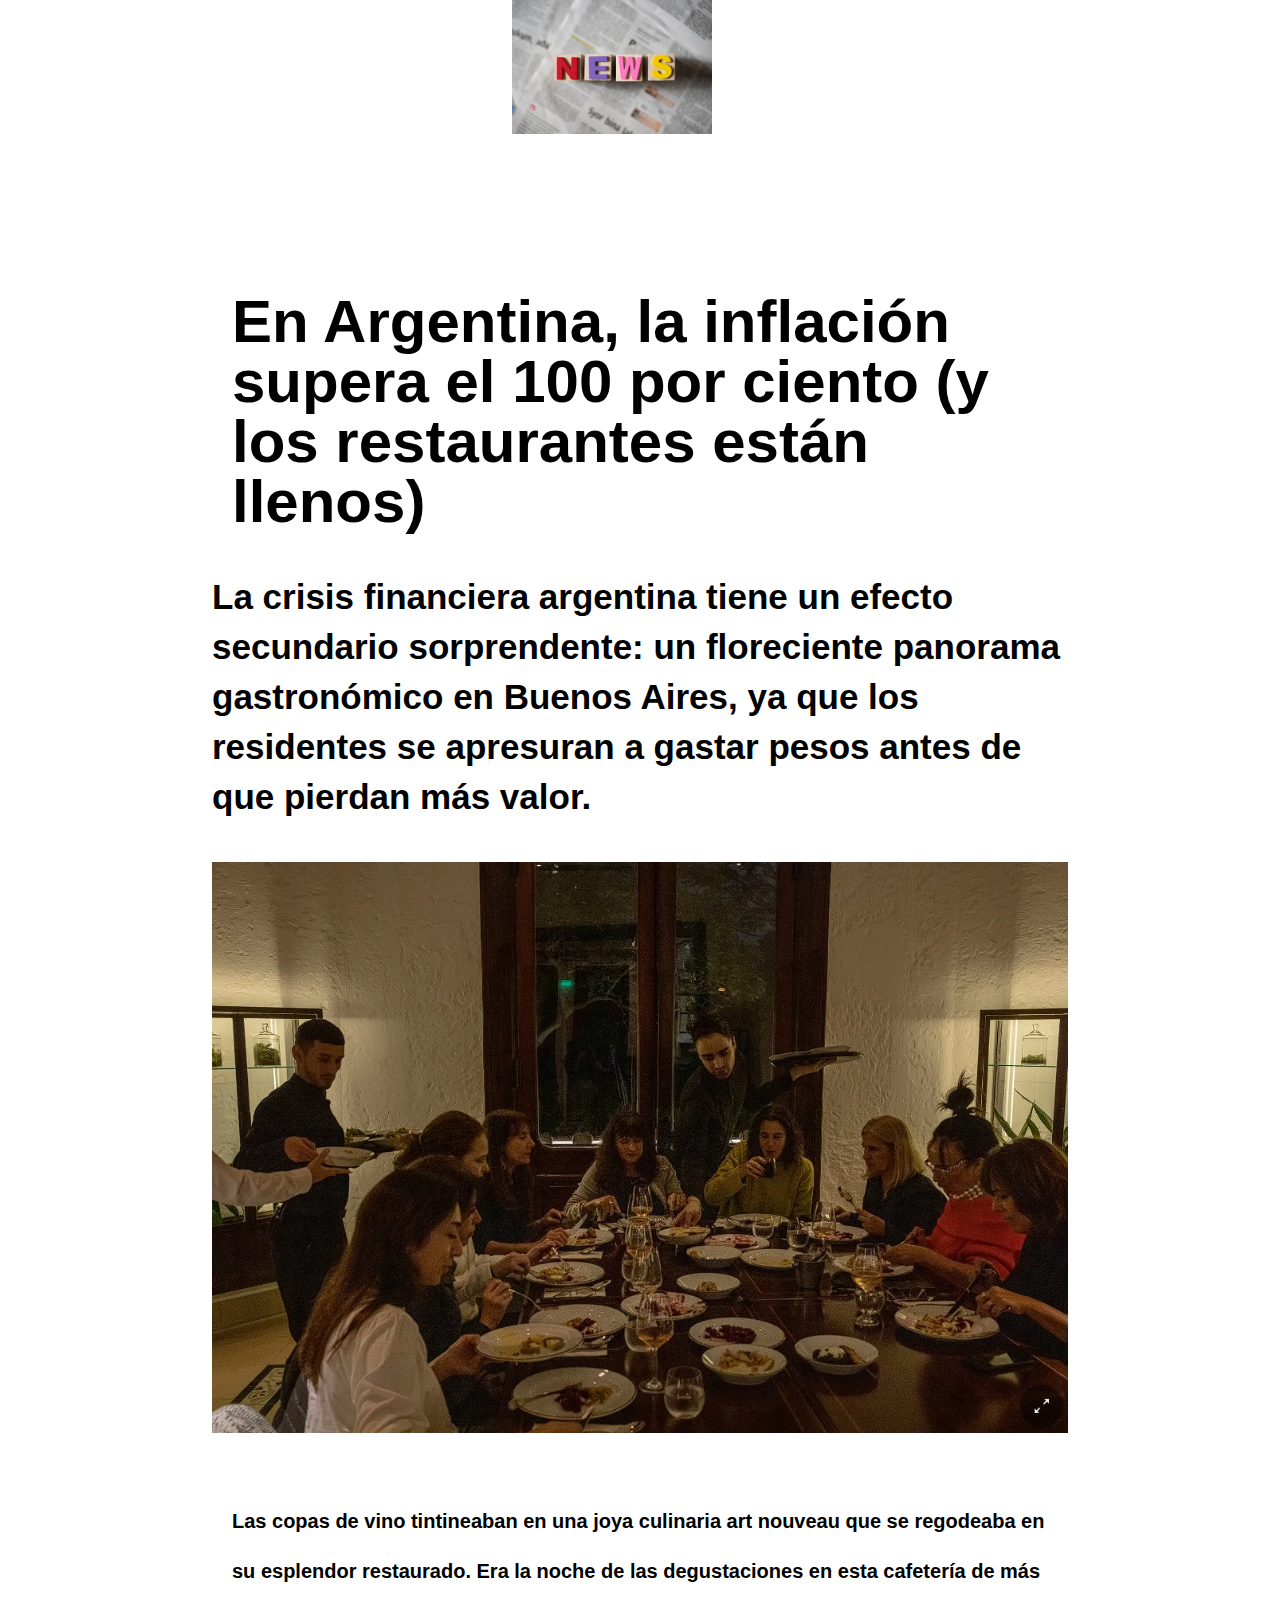
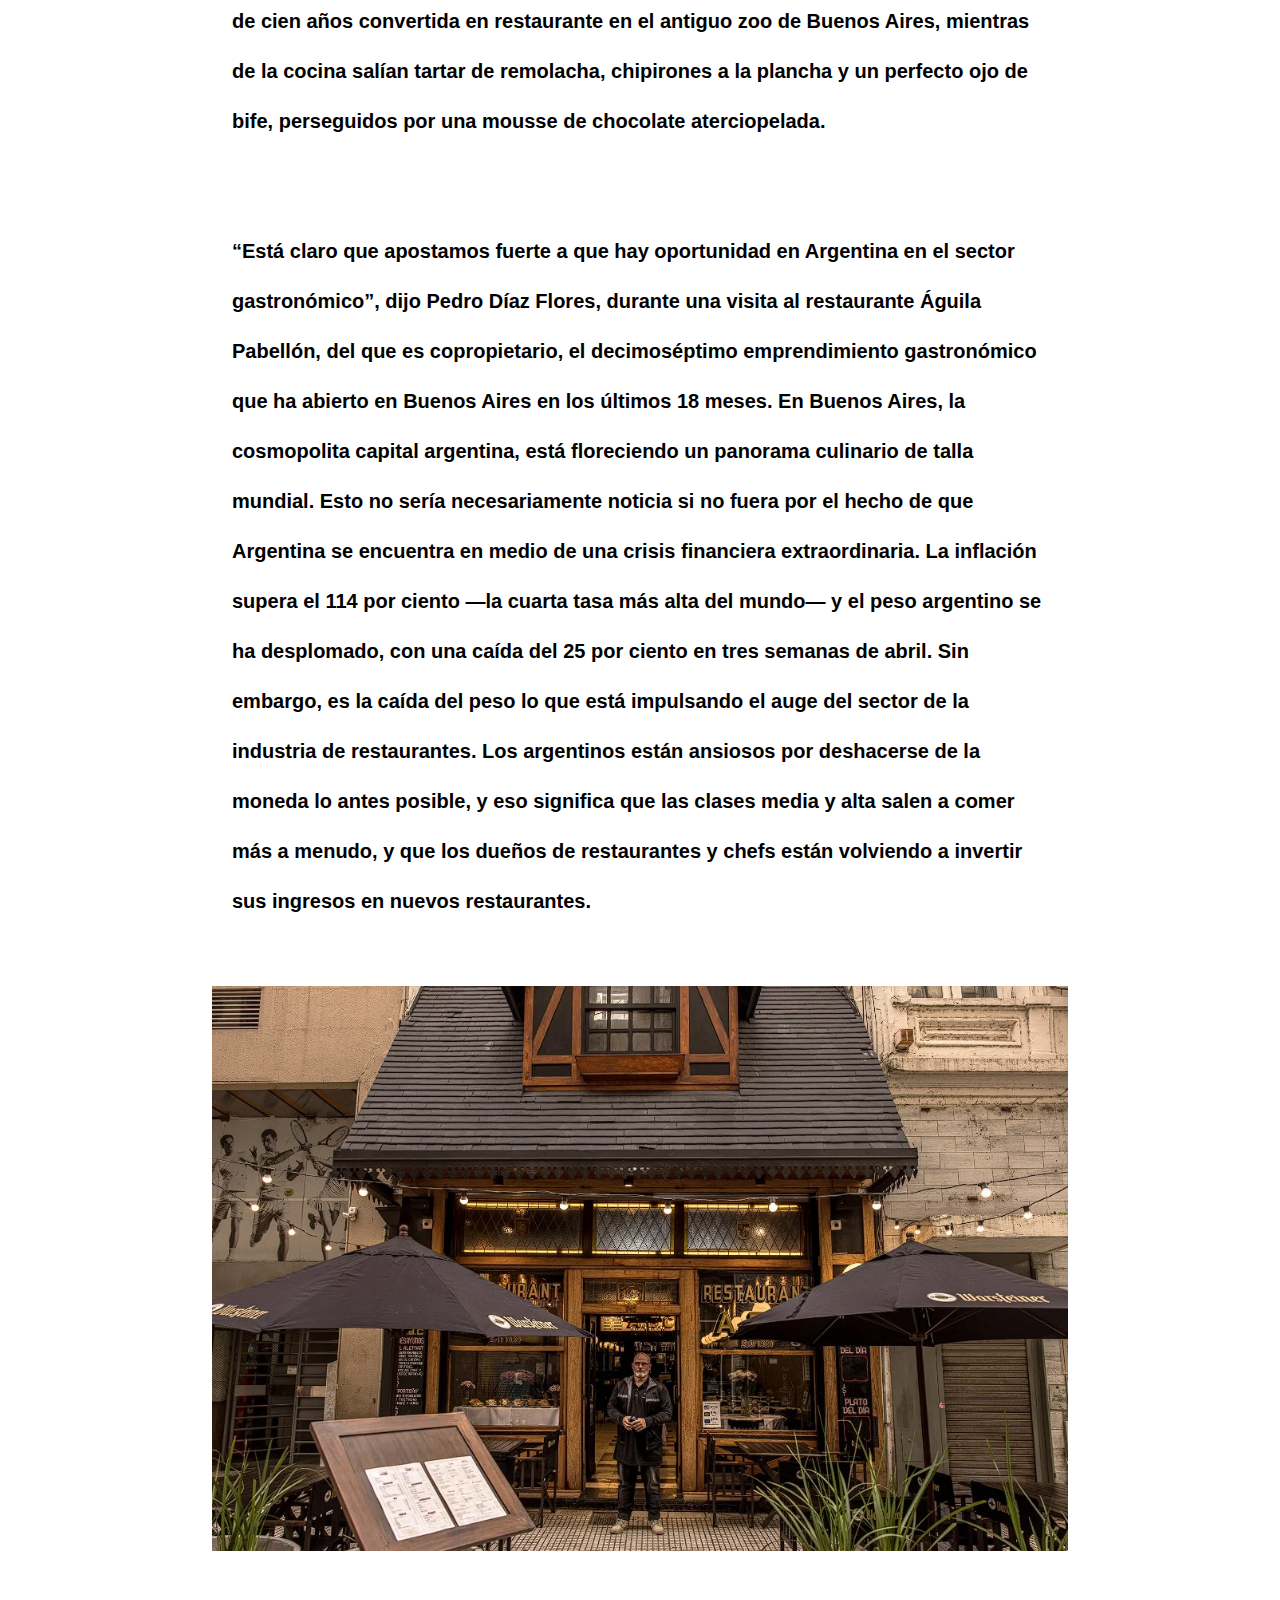
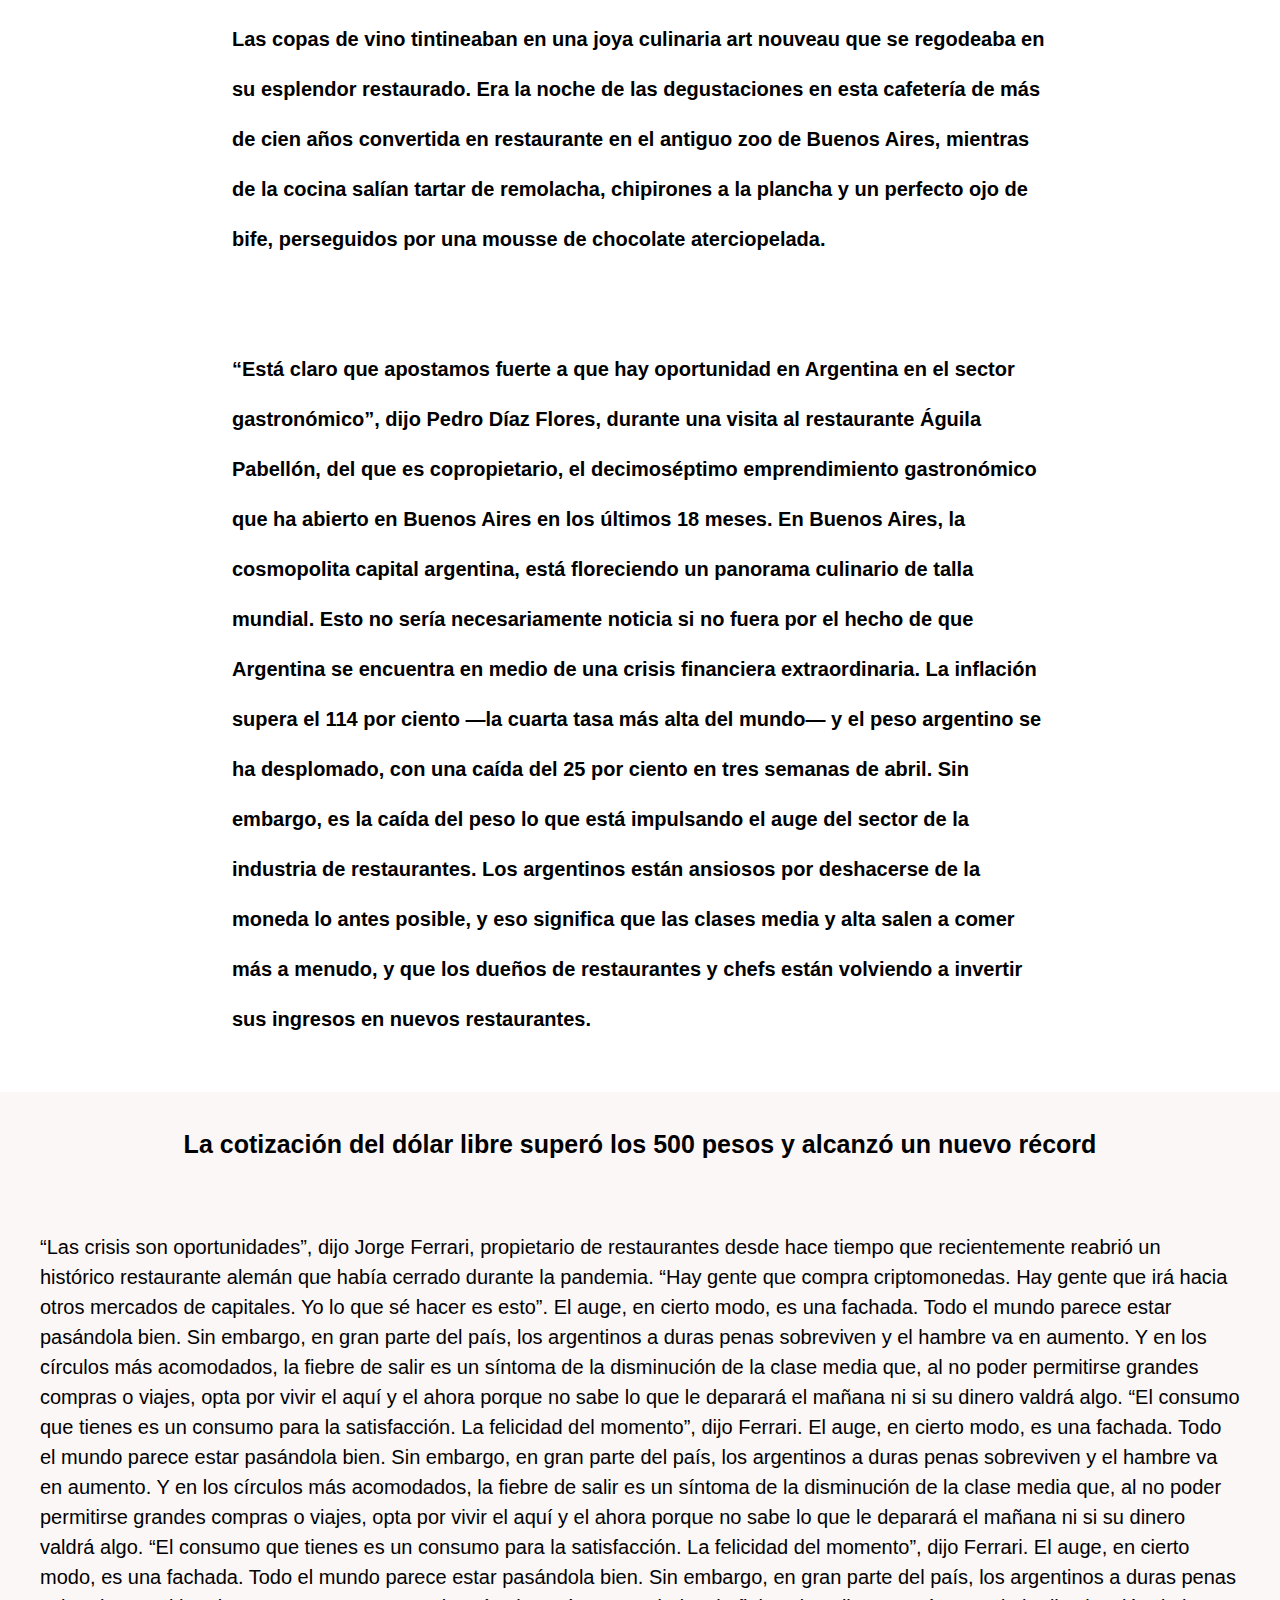
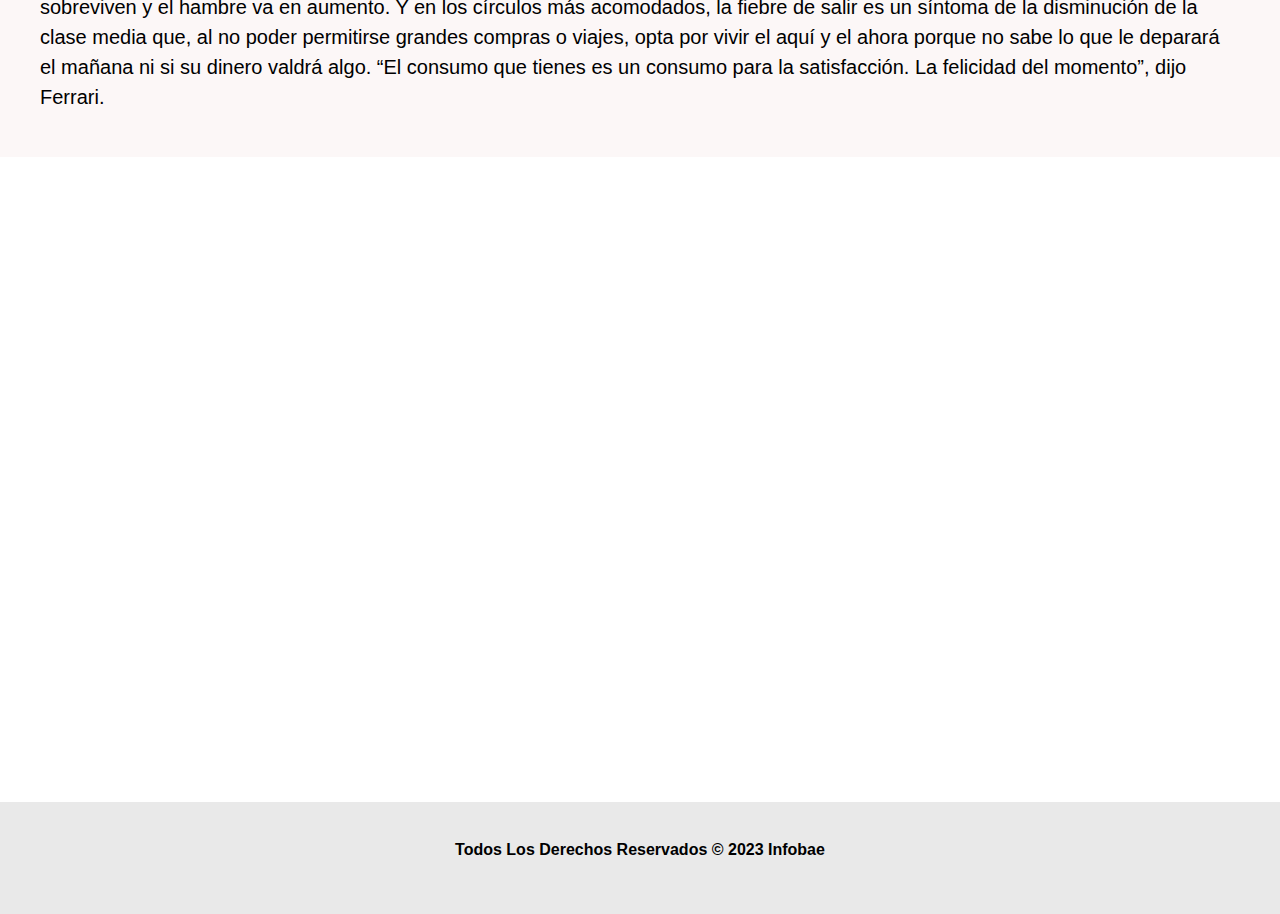
==== index.html @ 9e2f9a20 "initial commit" ====
<!DOCTYPE html>
<html lang="es">

<head>
    <meta charset="UTF-8">
    <meta http-equiv="X-UA-Compatible" content="IE=edge">
    <meta name="viewport" content="width=device-width, initial-scale=1.0">
    <link rel="shortcut icon" href="./assets/headline.jpg">
    <link rel="stylesheet" href="./styles/reset.css">
    <link rel="stylesheet" href="./styles/styles.css">
    <title>Newspaper</title>
</head>

<body>
    <div class="container">
        <header>
            <figure>
                <img src="./assets/headline.jpg">
            </figure>
        </header>
        <div>
            <main>
                <h1>En Argentina, la inflación supera el 100 por ciento (y los restaurantes están llenos)</h1>
                <p class="des">La crisis financiera argentina tiene un efecto secundario sorprendente: un floreciente
                    panorama gastronómico en Buenos Aires, ya que los residentes se apresuran a gastar pesos antes de
                    que pierdan más valor.
                </p>
                <figure>
                    <img src="./assets/img01.jpg">
                </figure>
                <div>
                    <p>
                        Las copas de vino tintineaban en una joya culinaria art nouveau que se regodeaba en su esplendor
                        restaurado. Era la noche de las degustaciones en esta cafetería de más de cien años convertida
                        en restaurante en el antiguo zoo de Buenos Aires, mientras de la cocina salían tartar de
                        remolacha, chipirones a la plancha y un perfecto ojo de bife, perseguidos por una mousse de
                        chocolate aterciopelada.
                    </p>
                    <p>
                        “Está claro que apostamos fuerte a que hay oportunidad en Argentina en el sector gastronómico”,
                        dijo Pedro Díaz Flores, durante una visita al restaurante Águila Pabellón, del que es
                        copropietario, el decimoséptimo emprendimiento gastronómico que ha abierto en Buenos Aires en
                        los últimos 18 meses.

                        En Buenos Aires, la cosmopolita capital argentina, está floreciendo un panorama culinario de
                        talla mundial. Esto no sería necesariamente noticia si no fuera por el hecho de que Argentina se
                        encuentra en medio de una crisis financiera extraordinaria.

                        La inflación supera el 114 por ciento —la cuarta tasa más alta del mundo— y el peso argentino se
                        ha desplomado, con una caída del 25 por ciento en tres semanas de abril.

                        Sin embargo, es la caída del peso lo que está impulsando el auge del sector de la industria de
                        restaurantes. Los argentinos están ansiosos por deshacerse de la moneda lo antes posible, y eso
                        significa que las clases media y alta salen a comer más a menudo, y que los dueños de
                        restaurantes y chefs están volviendo a invertir sus ingresos en nuevos restaurantes.
                    </p>
                </div>
                <figure>
                    <img src="./assets/img02.jpg">
                </figure>
                <div>
                    <p>
                        Las copas de vino tintineaban en una joya culinaria art nouveau que se regodeaba en su esplendor
                        restaurado. Era la noche de las degustaciones en esta cafetería de más de cien años convertida
                        en restaurante en el antiguo zoo de Buenos Aires, mientras de la cocina salían tartar de
                        remolacha, chipirones a la plancha y un perfecto ojo de bife, perseguidos por una mousse de
                        chocolate aterciopelada.
                    </p>
                    <p>
                        “Está claro que apostamos fuerte a que hay oportunidad en Argentina en el sector gastronómico”,
                        dijo Pedro Díaz Flores, durante una visita al restaurante Águila Pabellón, del que es
                        copropietario, el decimoséptimo emprendimiento gastronómico que ha abierto en Buenos Aires en
                        los últimos 18 meses.

                        En Buenos Aires, la cosmopolita capital argentina, está floreciendo un panorama culinario de
                        talla mundial. Esto no sería necesariamente noticia si no fuera por el hecho de que Argentina se
                        encuentra en medio de una crisis financiera extraordinaria.

                        La inflación supera el 114 por ciento —la cuarta tasa más alta del mundo— y el peso argentino se
                        ha desplomado, con una caída del 25 por ciento en tres semanas de abril.

                        Sin embargo, es la caída del peso lo que está impulsando el auge del sector de la industria de
                        restaurantes. Los argentinos están ansiosos por deshacerse de la moneda lo antes posible, y eso
                        significa que las clases media y alta salen a comer más a menudo, y que los dueños de
                        restaurantes y chefs están volviendo a invertir sus ingresos en nuevos restaurantes.
                    </p>
                </div>
            </main>
            <aside>
                <h3>La cotización del dólar libre superó los 500 pesos y alcanzó un nuevo récord</h1>
                    <p>
                        “Las crisis son oportunidades”, dijo Jorge Ferrari, propietario de restaurantes desde hace
                        tiempo
                        que
                        recientemente reabrió un histórico restaurante alemán que había cerrado durante la pandemia.
                        “Hay
                        gente que compra criptomonedas. Hay gente que irá hacia otros mercados de capitales. Yo lo que
                        sé
                        hacer es esto”.

                        El auge, en cierto modo, es una fachada. Todo el mundo parece estar pasándola bien. Sin embargo,
                        en
                        gran parte del país, los argentinos a duras penas sobreviven y el hambre va en aumento.

                        Y en los círculos más acomodados, la fiebre de salir es un síntoma de la disminución de la clase
                        media que, al no poder permitirse grandes compras o viajes, opta por vivir el aquí y el ahora
                        porque
                        no sabe lo que le deparará el mañana ni si su dinero valdrá algo.

                        “El consumo que tienes es un consumo para la satisfacción. La felicidad del momento”, dijo
                        Ferrari.
                        El auge, en cierto modo, es una fachada. Todo el mundo parece estar pasándola bien. Sin embargo,
                        en
                        gran parte del país, los argentinos a duras penas sobreviven y el hambre va en aumento.

                        Y en los círculos más acomodados, la fiebre de salir es un síntoma de la disminución de la clase
                        media que, al no poder permitirse grandes compras o viajes, opta por vivir el aquí y el ahora
                        porque
                        no sabe lo que le deparará el mañana ni si su dinero valdrá algo.

                        “El consumo que tienes es un consumo para la satisfacción. La felicidad del momento”, dijo
                        Ferrari.
                        El auge, en cierto modo, es una fachada. Todo el mundo parece estar pasándola bien. Sin embargo,
                        en
                        gran parte del país, los argentinos a duras penas sobreviven y el hambre va en aumento.

                        Y en los círculos más acomodados, la fiebre de salir es un síntoma de la disminución de la clase
                        media que, al no poder permitirse grandes compras o viajes, opta por vivir el aquí y el ahora
                        porque
                        no sabe lo que le deparará el mañana ni si su dinero valdrá algo.

                        “El consumo que tienes es un consumo para la satisfacción. La felicidad del momento”, dijo
                        Ferrari.
                    </p>
            </aside>
        </div>
        <footer>
            <div>
                Todos Los Derechos Reservados © 2023 Infobae
            </div>
            <figure>
                <img src="../image/university.jpg" alt="">
            </figure>
        </footer>
    </div>

</body>

</html>
---- styles/styles.css ----
header {
    width: 100%;
    display: flex;
    align-items: center;
}

header figure {
    width: 20%;
}

header figure img {
    width: 200px;
}

nav {
    width: 80%;
    display: flex;
    justify-content: space-around;
}

a {
    color: black;
}

header nav ul {
    font-weight: bolder;
    display: flex;
    justify-content: flex-end;

}

nav ul li {
    background-color: whitesmoke;
    padding: 20px;
    border-radius: 50%;
    display: flex;
    justify-content: center;
    text-align: center;
    text-transform: capitalize;
    margin: 8px;
    font-family: Verdana, Geneva, Tahoma, sans-serif;
    font-size: smaller;
}

ul li:hover {
    background-color: white;
}


@media (max-width: 1460px) {
    header {
        flex-direction: column;
        align-items: center;
        margin-bottom: 8%;
    }

    figure img {
        align-items: center;
        width: 100%;
    }
}

@media (max-width: 1213px) {
    nav {
        display: none;
    }
}

body {
    display: flex;
    justify-content: center;
    background-color: rgb(152, 152, 152);
    font-family: Arial, Helvetica, sans-serif;
}

.container {
    width: 80%;
    background-color: rgb(255, 255, 255);
}



@media (max-width: 1460px) {
    .container {
        flex-direction: column;
        align-items: center;
        width: 100%;
    }
}


main {
    background-color: transparent;
    font-family: Arial, Helvetica, sans-serif;
    width: 70%;
    margin: 3px;
    display: flex;
    flex-direction: column;
    align-items: center;
    flex-wrap: nowrap;
}

main h1 {
    font-size: 60px;
    font-weight: bolder;
    text-align: start;
    margin: 30px 20px 0px;
    padding: 20px;
}

p {
    font-size: 20px;
    font-weight: bold;
    margin: 40px;
    line-height: 50px;
}

.des {
    text-align: start;
    margin: 20px;
    font-size: 35px;

}

main div {
    display: flex;
    flex-direction: column;
}

main figure {
    margin: 20px;
    border: 20px;
    background-color: transparent;
}

main figure img {
    width: 100%;
    height: auto;
    align-items: center;
}

h2 {
    font-size: 50px;
    margin: 20px;
    text-decoration: underline;
}

body div div {
    display: flex;
}

@media (max-width: 1460px) {
    body div div {
        width: 100%;
        flex-direction: column;
        align-items: center;
    }
}

aside{ 
    font-size:medium;
    background-color: rgba(250, 240, 240, 0.511);
    width: 30%;
    padding: 5px;
    line-height: 35px;
    margin: 5px 2px;
    display: flex;
    flex-direction: column;
}

aside h2 {
    font-size: 35px;
    font-weight: bolder;
    line-height: 40px;
    font-style: italic;
    text-align: center;
    margin: 30px;
}
aside h3 {
    font-size: 25px;
    font-weight: bold;
    margin: 10px;
    text-align: center;
    margin: 30px;

}
aside h4{ 
    font-size: 20px;
    font-style: oblique;
    text-align: center;
    margin: 30px;
}
aside p {
    font-weight: normal;
    font-size: 20px;
    line-height: 30px;
}

@media (max-width: 1460px) {
    aside {
        width: 100%;
    }
}

footer {
    background-color: transparent;
    display: flex;
    flex-direction: column;
    align-items: center;
    margin-top: 40em;
}

footer div {
    align-items: center;
    margin: 40px;
    font-size: medium;
    font-weight: bolder;

}

footer figure img {
    align-items: center;
    width: 25em;
}


@media (min-width: 1023px) {
    footer {
        background-color: rgba(211, 211, 211, 0.511);
    }
}
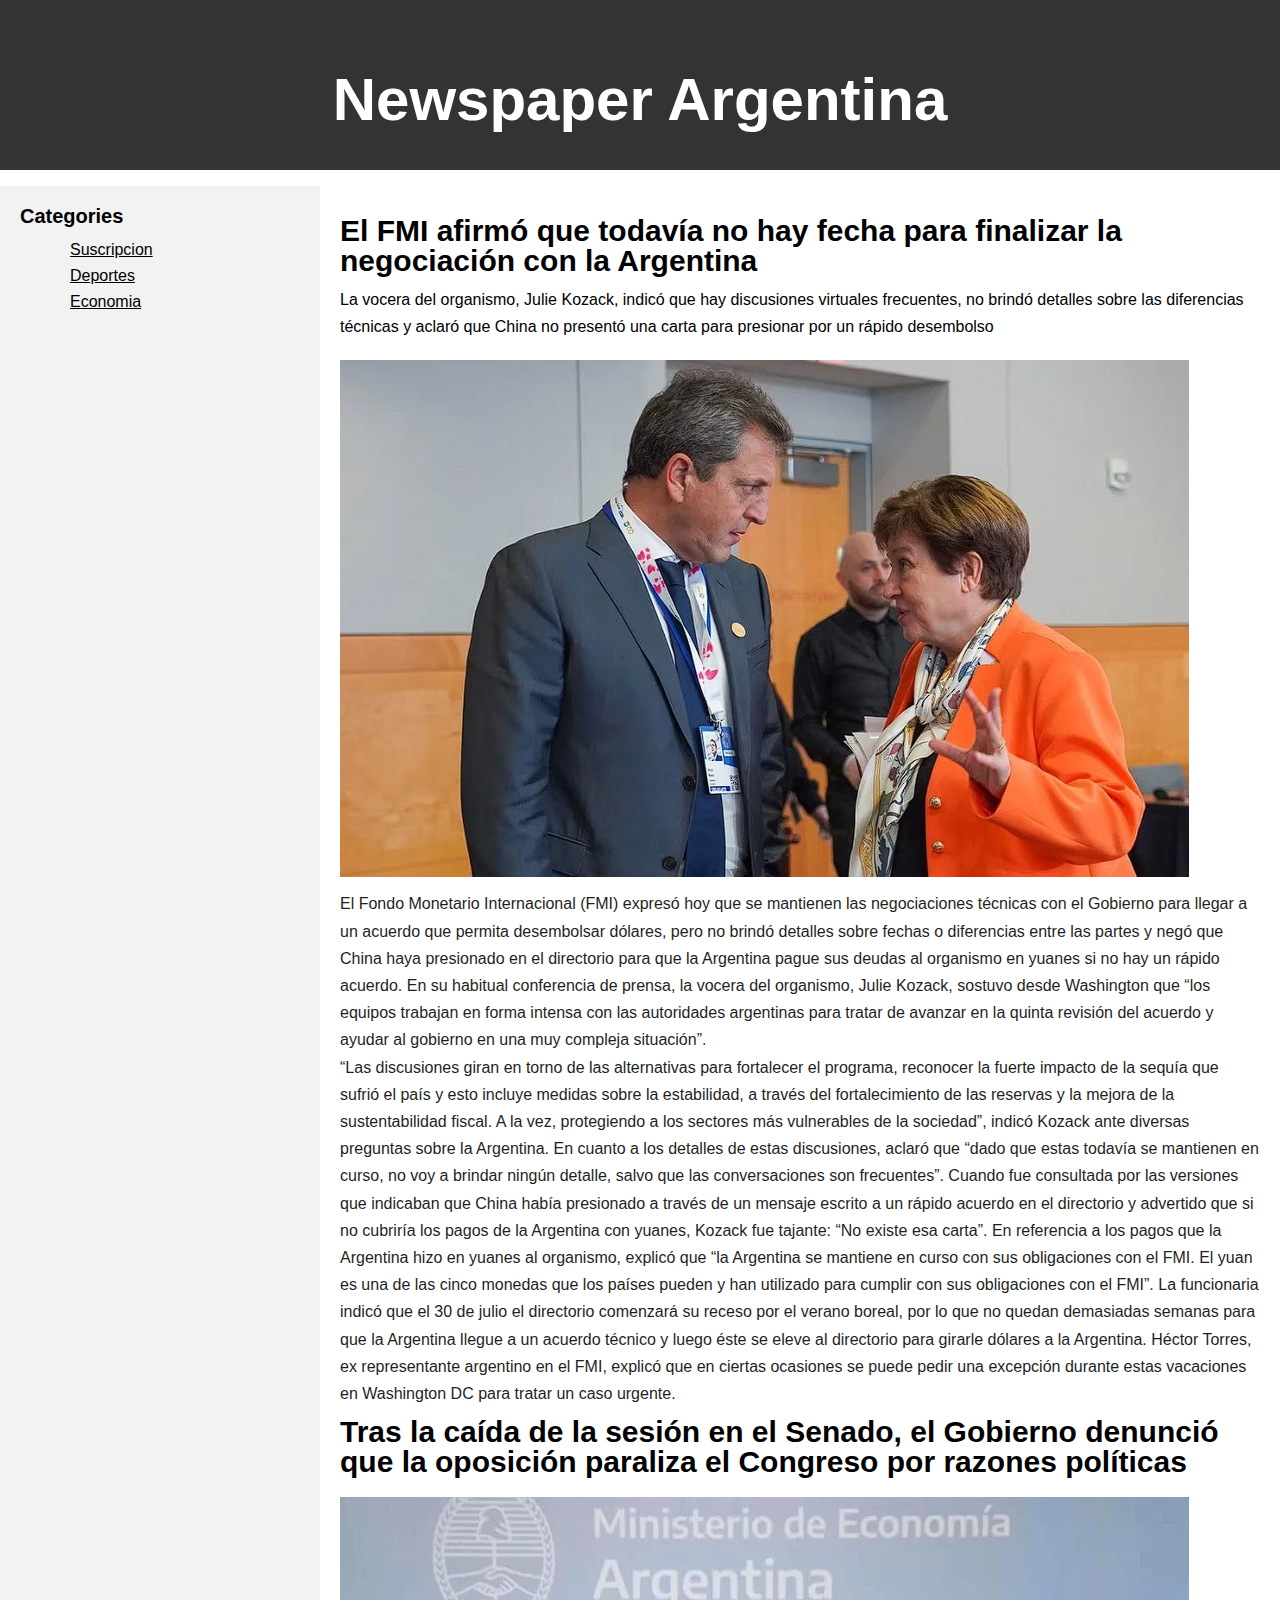
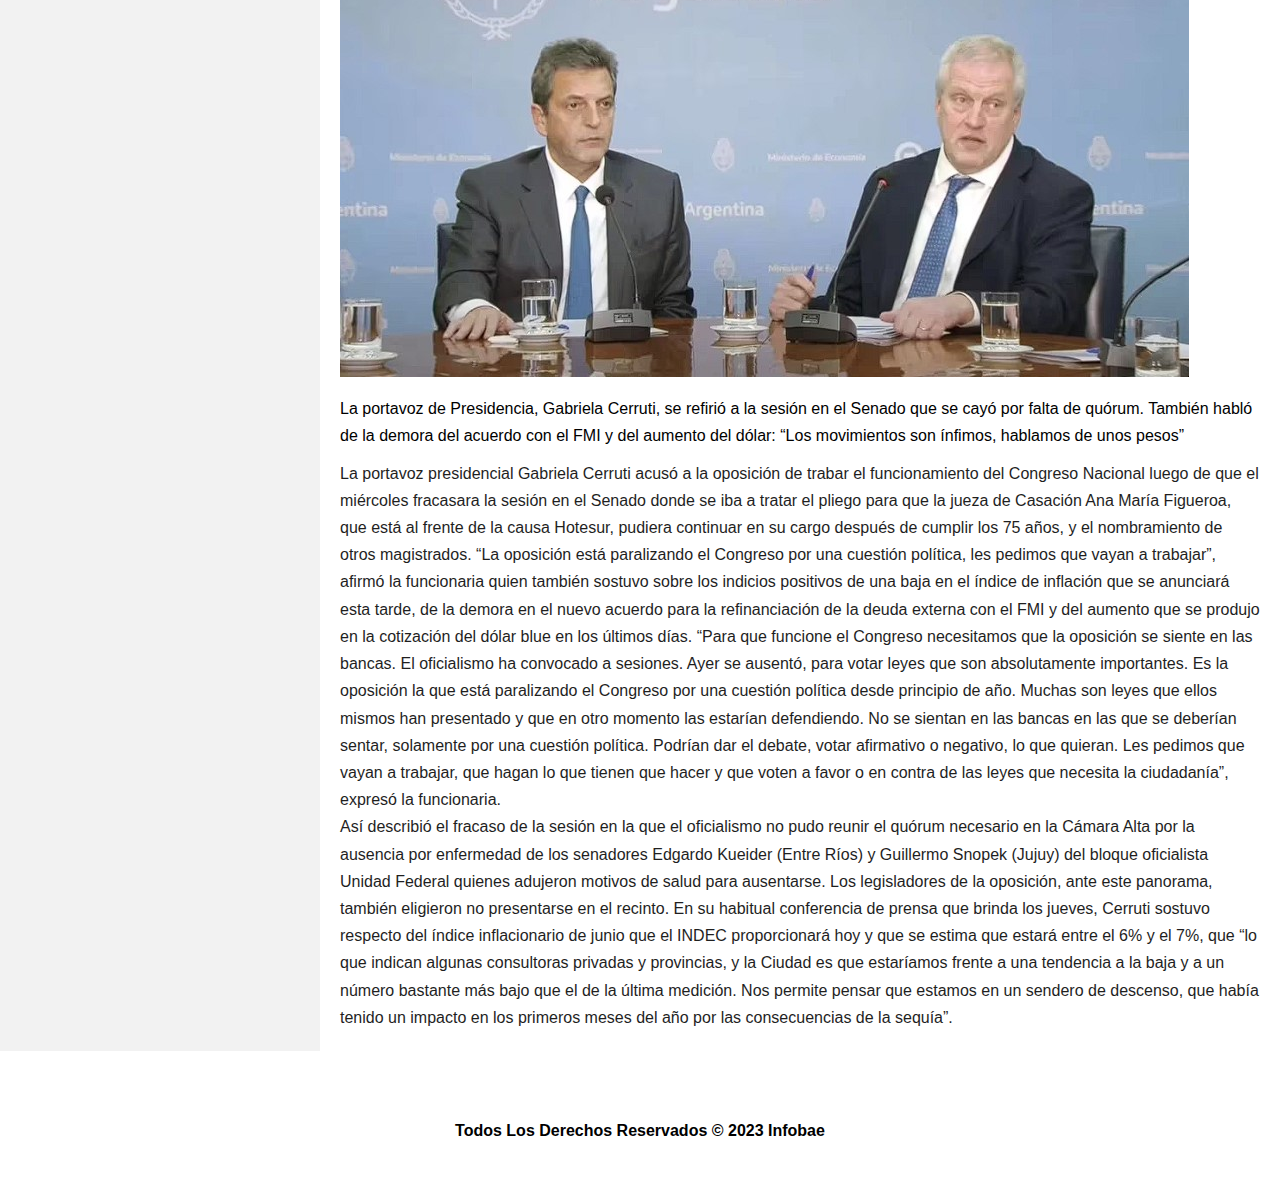
==== commit 4e7bf53e: "refactoring of everything" ====
--- a/index.html
+++ b/index.html
@@ -1,149 +1,119 @@
 <!DOCTYPE html>
-<html lang="es">
+<html>
 
 <head>
-    <meta charset="UTF-8">
-    <meta http-equiv="X-UA-Compatible" content="IE=edge">
     <meta name="viewport" content="width=device-width, initial-scale=1.0">
-    <link rel="shortcut icon" href="./assets/headline.jpg">
     <link rel="stylesheet" href="./styles/reset.css">
-    <link rel="stylesheet" href="./styles/styles.css">
-    <title>Newspaper</title>
+    <link rel="stylesheet" href="./styles/style.css">
 </head>
 
 <body>
     <div class="container">
-        <header>
+        <div class="header">
+            <h1>Newspaper Argentina</h1>
+        </div>
+
+        <div class="sidebar">
+            <h3>Categories</h3>
+            <ul>
+                <li>
+                    <a href="suscription.html">
+                        Suscripcion
+                    </a>
+                </li>
+                <li>
+                    <a href="">
+                        Deportes
+                    </a>
+                </li>
+                <li>
+                    <a href="">
+                        Economia
+                    </a>
+                </li>
+            </ul>
+        </div>
+
+        <div class="main-content">
+            <h2>El FMI afirmó que todavía no hay fecha para finalizar la negociación con la Argentina</h2>
+            <h3>La vocera del organismo, Julie Kozack, indicó que hay discusiones virtuales frecuentes, no brindó
+                detalles sobre las diferencias técnicas y aclaró que China no presentó una carta para presionar por un
+                rápido desembolso</h3>
             <figure>
-                <img src="./assets/headline.jpg">
+                <img src="./assets/img01.jpg">
             </figure>
-        </header>
+            <p>El Fondo Monetario Internacional (FMI) expresó hoy que se mantienen las negociaciones técnicas con el
+                Gobierno para llegar a un acuerdo que permita desembolsar dólares, pero no brindó detalles sobre fechas
+                o diferencias entre las partes y negó que China haya presionado en el directorio para que la Argentina
+                pague sus deudas al organismo en yuanes si no hay un rápido acuerdo.
+
+                En su habitual conferencia de prensa, la vocera del organismo, Julie Kozack, sostuvo desde Washington
+                que “los equipos trabajan en forma intensa con las autoridades argentinas para tratar de avanzar en la
+                quinta revisión del acuerdo y ayudar al gobierno en una muy compleja situación”.</p>
+            <p>“Las discusiones giran en torno de las alternativas para fortalecer el programa, reconocer la fuerte
+                impacto de la sequía que sufrió el país y esto incluye medidas sobre la estabilidad, a través del
+                fortalecimiento de las reservas y la mejora de la sustentabilidad fiscal. A la vez, protegiendo a los
+                sectores más vulnerables de la sociedad”, indicó Kozack ante diversas preguntas sobre la Argentina.
+
+                En cuanto a los detalles de estas discusiones, aclaró que “dado que estas todavía se mantienen en curso,
+                no voy a brindar ningún detalle, salvo que las conversaciones son frecuentes”.
+
+                Cuando fue consultada por las versiones que indicaban que China había presionado a través de un mensaje
+                escrito a un rápido acuerdo en el directorio y advertido que si no cubriría los pagos de la Argentina
+                con yuanes, Kozack fue tajante: “No existe esa carta”.
+
+                En referencia a los pagos que la Argentina hizo en yuanes al organismo, explicó que “la Argentina se
+                mantiene en curso con sus obligaciones con el FMI. El yuan es una de las cinco monedas que los países
+                pueden y han utilizado para cumplir con sus obligaciones con el FMI”.
+
+                La funcionaria indicó que el 30 de julio el directorio comenzará su receso por el verano boreal, por lo
+                que no quedan demasiadas semanas para que la Argentina llegue a un acuerdo técnico y luego éste se eleve
+                al directorio para girarle dólares a la Argentina. Héctor Torres, ex representante argentino en el FMI,
+                explicó que en ciertas ocasiones se puede pedir una excepción durante estas vacaciones en Washington DC
+                para tratar un caso urgente.</p>
+            <h2>Tras la caída de la sesión en el Senado, el Gobierno denunció que la oposición paraliza el Congreso por
+                razones políticas</h2>
+            <figure>
+                <img src="./assets/img02.jpg">
+            </figure>
+            <h3>La portavoz de Presidencia, Gabriela Cerruti, se refirió a la sesión en el Senado que se cayó por falta
+                de quórum. También habló de la demora del acuerdo con el FMI y del aumento del dólar: “Los movimientos
+                son ínfimos, hablamos de unos pesos”</h3>
+            <p>La portavoz presidencial Gabriela Cerruti acusó a la oposición de trabar el funcionamiento del Congreso
+                Nacional luego de que el miércoles fracasara la sesión en el Senado donde se iba a tratar el pliego para
+                que la jueza de Casación Ana María Figueroa, que está al frente de la causa Hotesur, pudiera continuar
+                en su cargo después de cumplir los 75 años, y el nombramiento de otros magistrados. “La oposición está
+                paralizando el Congreso por una cuestión política, les pedimos que vayan a trabajar”, afirmó la
+                funcionaria quien también sostuvo sobre los indicios positivos de una baja en el índice de inflación que
+                se anunciará esta tarde, de la demora en el nuevo acuerdo para la refinanciación de la deuda externa con
+                el FMI y del aumento que se produjo en la cotización del dólar blue en los últimos días.
+
+                “Para que funcione el Congreso necesitamos que la oposición se siente en las bancas. El oficialismo ha
+                convocado a sesiones. Ayer se ausentó, para votar leyes que son absolutamente importantes. Es la
+                oposición la que está paralizando el Congreso por una cuestión política desde principio de año. Muchas
+                son leyes que ellos mismos han presentado y que en otro momento las estarían defendiendo. No se sientan
+                en las bancas en las que se deberían sentar, solamente por una cuestión política. Podrían dar el debate,
+                votar afirmativo o negativo, lo que quieran. Les pedimos que vayan a trabajar, que hagan lo que tienen
+                que hacer y que voten a favor o en contra de las leyes que necesita la ciudadanía”, expresó la
+                funcionaria.</p>
+            <p>Así describió el fracaso de la sesión en la que el oficialismo no pudo reunir el quórum necesario en la
+                Cámara Alta por la ausencia por enfermedad de los senadores Edgardo Kueider (Entre Ríos) y Guillermo
+                Snopek (Jujuy) del bloque oficialista Unidad Federal quienes adujeron motivos de salud para ausentarse.
+                Los legisladores de la oposición, ante este panorama, también eligieron no presentarse en el recinto.
+
+                En su habitual conferencia de prensa que brinda los jueves, Cerruti sostuvo respecto del índice
+                inflacionario de junio que el INDEC proporcionará hoy y que se estima que estará entre el 6% y el 7%,
+                que “lo que indican algunas consultoras privadas y provincias, y la Ciudad es que estaríamos frente a
+                una tendencia a la baja y a un número bastante más bajo que el de la última medición. Nos permite pensar
+                que estamos en un sendero de descenso, que había tenido un impacto en los primeros meses del año por las
+                consecuencias de la sequía”.</p>
+        </div>
+    </div>
+    <footer>
         <div>
-            <main>
-                <h1>En Argentina, la inflación supera el 100 por ciento (y los restaurantes están llenos)</h1>
-                <p class="des">La crisis financiera argentina tiene un efecto secundario sorprendente: un floreciente
-                    panorama gastronómico en Buenos Aires, ya que los residentes se apresuran a gastar pesos antes de
-                    que pierdan más valor.
-                </p>
-                <figure>
-                    <img src="./assets/img01.jpg">
-                </figure>
-                <div>
-                    <p>
-                        Las copas de vino tintineaban en una joya culinaria art nouveau que se regodeaba en su esplendor
-                        restaurado. Era la noche de las degustaciones en esta cafetería de más de cien años convertida
-                        en restaurante en el antiguo zoo de Buenos Aires, mientras de la cocina salían tartar de
-                        remolacha, chipirones a la plancha y un perfecto ojo de bife, perseguidos por una mousse de
-                        chocolate aterciopelada.
-                    </p>
-                    <p>
-                        “Está claro que apostamos fuerte a que hay oportunidad en Argentina en el sector gastronómico”,
-                        dijo Pedro Díaz Flores, durante una visita al restaurante Águila Pabellón, del que es
-                        copropietario, el decimoséptimo emprendimiento gastronómico que ha abierto en Buenos Aires en
-                        los últimos 18 meses.
-
-                        En Buenos Aires, la cosmopolita capital argentina, está floreciendo un panorama culinario de
-                        talla mundial. Esto no sería necesariamente noticia si no fuera por el hecho de que Argentina se
-                        encuentra en medio de una crisis financiera extraordinaria.
-
-                        La inflación supera el 114 por ciento —la cuarta tasa más alta del mundo— y el peso argentino se
-                        ha desplomado, con una caída del 25 por ciento en tres semanas de abril.
-
-                        Sin embargo, es la caída del peso lo que está impulsando el auge del sector de la industria de
-                        restaurantes. Los argentinos están ansiosos por deshacerse de la moneda lo antes posible, y eso
-                        significa que las clases media y alta salen a comer más a menudo, y que los dueños de
-                        restaurantes y chefs están volviendo a invertir sus ingresos en nuevos restaurantes.
-                    </p>
-                </div>
-                <figure>
-                    <img src="./assets/img02.jpg">
-                </figure>
-                <div>
-                    <p>
-                        Las copas de vino tintineaban en una joya culinaria art nouveau que se regodeaba en su esplendor
-                        restaurado. Era la noche de las degustaciones en esta cafetería de más de cien años convertida
-                        en restaurante en el antiguo zoo de Buenos Aires, mientras de la cocina salían tartar de
-                        remolacha, chipirones a la plancha y un perfecto ojo de bife, perseguidos por una mousse de
-                        chocolate aterciopelada.
-                    </p>
-                    <p>
-                        “Está claro que apostamos fuerte a que hay oportunidad en Argentina en el sector gastronómico”,
-                        dijo Pedro Díaz Flores, durante una visita al restaurante Águila Pabellón, del que es
-                        copropietario, el decimoséptimo emprendimiento gastronómico que ha abierto en Buenos Aires en
-                        los últimos 18 meses.
-
-                        En Buenos Aires, la cosmopolita capital argentina, está floreciendo un panorama culinario de
-                        talla mundial. Esto no sería necesariamente noticia si no fuera por el hecho de que Argentina se
-                        encuentra en medio de una crisis financiera extraordinaria.
-
-                        La inflación supera el 114 por ciento —la cuarta tasa más alta del mundo— y el peso argentino se
-                        ha desplomado, con una caída del 25 por ciento en tres semanas de abril.
-
-                        Sin embargo, es la caída del peso lo que está impulsando el auge del sector de la industria de
-                        restaurantes. Los argentinos están ansiosos por deshacerse de la moneda lo antes posible, y eso
-                        significa que las clases media y alta salen a comer más a menudo, y que los dueños de
-                        restaurantes y chefs están volviendo a invertir sus ingresos en nuevos restaurantes.
-                    </p>
-                </div>
-            </main>
-            <aside>
-                <h3>La cotización del dólar libre superó los 500 pesos y alcanzó un nuevo récord</h1>
-                    <p>
-                        “Las crisis son oportunidades”, dijo Jorge Ferrari, propietario de restaurantes desde hace
-                        tiempo
-                        que
-                        recientemente reabrió un histórico restaurante alemán que había cerrado durante la pandemia.
-                        “Hay
-                        gente que compra criptomonedas. Hay gente que irá hacia otros mercados de capitales. Yo lo que
-                        sé
-                        hacer es esto”.
-
-                        El auge, en cierto modo, es una fachada. Todo el mundo parece estar pasándola bien. Sin embargo,
-                        en
-                        gran parte del país, los argentinos a duras penas sobreviven y el hambre va en aumento.
-
-                        Y en los círculos más acomodados, la fiebre de salir es un síntoma de la disminución de la clase
-                        media que, al no poder permitirse grandes compras o viajes, opta por vivir el aquí y el ahora
-                        porque
-                        no sabe lo que le deparará el mañana ni si su dinero valdrá algo.
-
-                        “El consumo que tienes es un consumo para la satisfacción. La felicidad del momento”, dijo
-                        Ferrari.
-                        El auge, en cierto modo, es una fachada. Todo el mundo parece estar pasándola bien. Sin embargo,
-                        en
-                        gran parte del país, los argentinos a duras penas sobreviven y el hambre va en aumento.
-
-                        Y en los círculos más acomodados, la fiebre de salir es un síntoma de la disminución de la clase
-                        media que, al no poder permitirse grandes compras o viajes, opta por vivir el aquí y el ahora
-                        porque
-                        no sabe lo que le deparará el mañana ni si su dinero valdrá algo.
-
-                        “El consumo que tienes es un consumo para la satisfacción. La felicidad del momento”, dijo
-                        Ferrari.
-                        El auge, en cierto modo, es una fachada. Todo el mundo parece estar pasándola bien. Sin embargo,
-                        en
-                        gran parte del país, los argentinos a duras penas sobreviven y el hambre va en aumento.
-
-                        Y en los círculos más acomodados, la fiebre de salir es un síntoma de la disminución de la clase
-                        media que, al no poder permitirse grandes compras o viajes, opta por vivir el aquí y el ahora
-                        porque
-                        no sabe lo que le deparará el mañana ni si su dinero valdrá algo.
-
-                        “El consumo que tienes es un consumo para la satisfacción. La felicidad del momento”, dijo
-                        Ferrari.
-                    </p>
-            </aside>
+            Todos Los Derechos Reservados © 2023 Infobae
         </div>
-        <footer>
-            <div>
-                Todos Los Derechos Reservados © 2023 Infobae
-            </div>
-            <figure>
-                <img src="../image/university.jpg" alt="">
-            </figure>
-        </footer>
-    </div>
-
+    </footer>
 </body>
 
 </html>--- a/styles/style.css
+++ b/styles/style.css
@@ -0,0 +1,181 @@
+body {
+  font-family: Arial, sans-serif;
+  margin: 0;
+  padding: 0;
+}
+
+.container {
+  display: flex;
+  flex-wrap: wrap;
+}
+
+.header {
+  background-color: #333;
+  color: #fff;
+  padding: 20px;
+  text-align: center;
+  flex: 1 100%;
+}
+
+.sidebar {
+  flex: 1 25%;
+  background-color: #f2f2f2;
+  padding: 20px;
+  box-sizing: border-box;
+}
+
+.main-content {
+  flex: 1 75%;
+  background-color: #fff;
+  padding: 20px;
+  box-sizing: border-box;
+}
+
+@media screen and (max-width: 768px) {
+
+  .sidebar,
+  .main-content {
+    flex: 1 100%;
+  }
+
+  figure img {
+    align-items: center;
+    width: 100%;
+  }
+}
+
+@media screen and (max-width: 480px) {
+
+  .header,
+  .sidebar,
+  .main-content {
+    padding: 10px;
+  }
+}
+
+form {
+  font: 1em sans-serif;
+  max-width: 320px;
+}
+
+div {
+  margin-bottom: 1em;
+}
+
+label {
+  display: block;
+}
+
+input[type="text"],
+input[type="number"],
+input[type="password"],
+input[type="email"] {
+  width: 100%;
+  border: 1px solid #333;
+  box-sizing: border-box;
+}
+
+button[type="submit"] {
+  display: block;
+  margin-top: 1em;
+}
+
+h2 {
+  margin-bottom: 10px;
+}
+
+.container .header h1 {
+  font-size: 60px;
+  font-weight: bolder;
+  text-align: center;
+  margin: 30px 20px 0px;
+  padding: 20px;
+}
+
+.sidebar h3 {
+  font-weight: bolder;
+  text-align: start;
+  font-size: 20px;
+}
+
+.sidebar ul li {
+  margin: 10px;
+}
+
+.sidebar ul li a {
+  color: black;
+}
+
+.main-content h2 {
+  font-size: 30px;
+  font-weight: bolder;
+  text-align: start;
+  margin-top: 10px;
+}
+
+.main-content h3 {
+  text-align: start;
+  margin-top: 5px;
+  margin-bottom: 10px;
+  line-height: 1.7em;
+}
+
+img{
+  margin-top: 10px;
+  margin-bottom: 10px;
+}
+
+.main-content p {
+  font-family: Roboto,sans-serif;
+  color: #1f1f1f;
+  line-height: 1.7em;
+}
+
+footer {
+  background-color: transparent;
+  display: flex;
+  flex-direction: column;
+  align-items: center;
+  margin-top: 1em;
+}
+footer div {
+  align-items: center;
+  margin: 40px;
+  font-size: medium;
+  font-weight: bolder;
+}
+.modal {
+  display: none; /* Initially hide the modal */
+  position: fixed;
+  z-index: 9999;
+  left: 0;
+  top: 0;
+  width: 100%;
+  height: 100%;
+  overflow: auto;
+  background-color: rgba(0, 0, 0, 0.5); /* Add a semi-transparent background */
+}
+
+.modal-content {
+  background-color: #fff;
+  margin: 15% auto;
+  padding: 20px;
+  width: 50%;
+  box-shadow: 0 0 20px rgba(0, 0, 0, 0.2);
+  position: relative;
+}
+
+.close {
+  color: #aaa;
+  float: right;
+  font-size: 28px;
+  font-weight: bold;
+  cursor: pointer;
+}
+
+.close:hover,
+.close:focus {
+  color: #000;
+  text-decoration: none;
+  cursor: pointer;
+}
